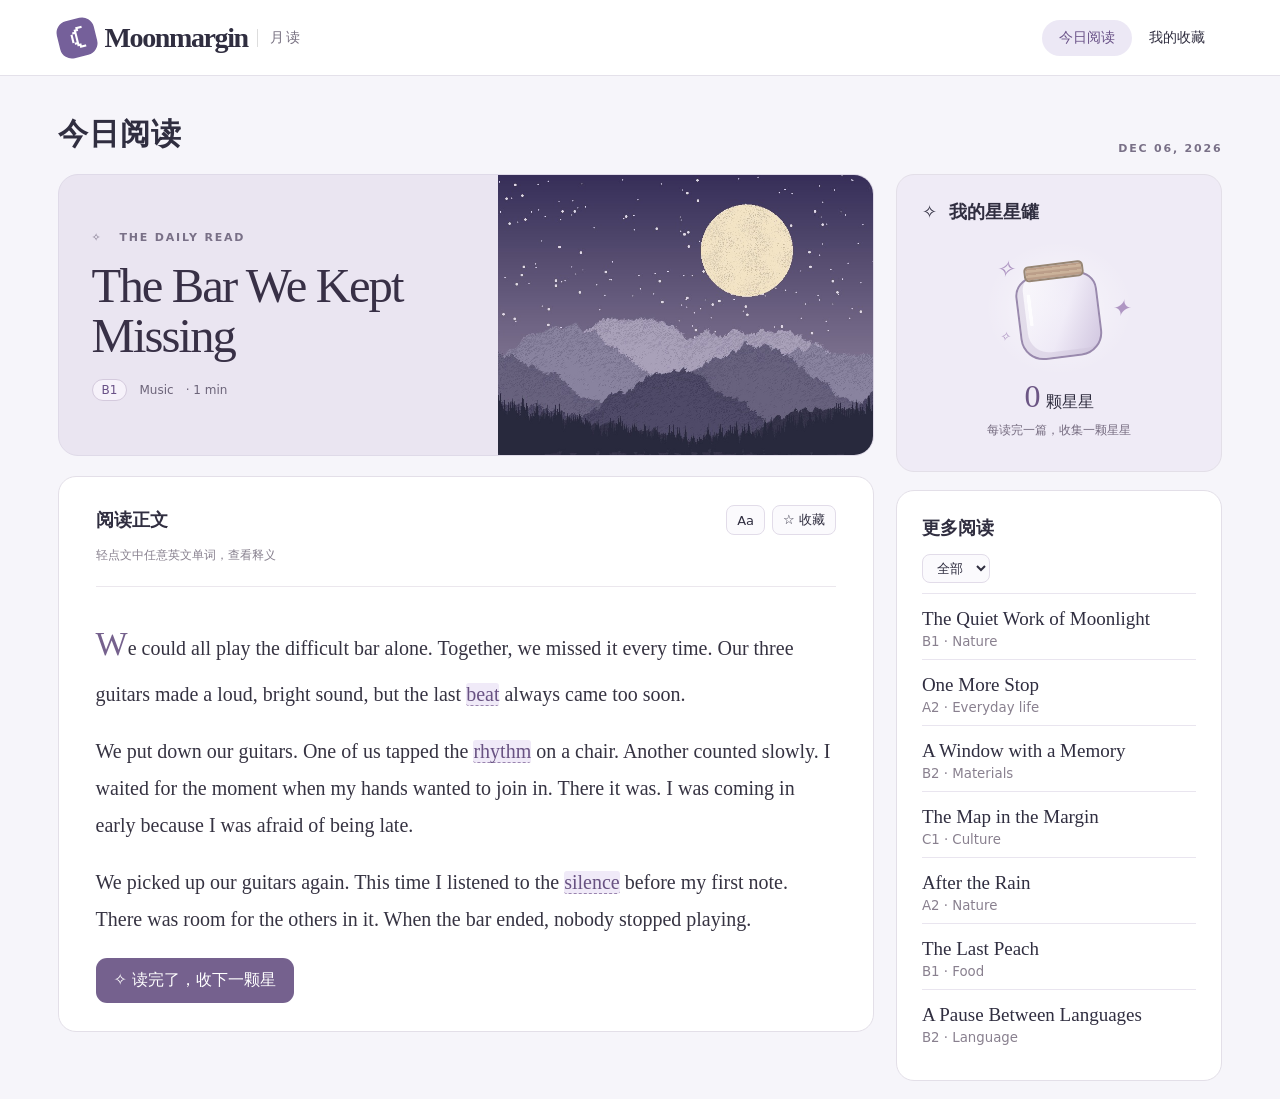
==== moonmargin/index.html @ fd02495b "Publish Moonmargin 月读 · 每日英语阅读" ====
<!doctype html><html lang="zh-CN"><meta charset="utf-8"><meta name="viewport" content="width=device-width, initial-scale=1"><title>Moonmargin · 月读</title><link rel="stylesheet" href="style.css"><body><header><div class="wrap top"><div class="brand"><b>☾</b> Moonmargin <small>月读</small></div><nav><button id="today">今日阅读</button><button id="saved">我的收藏</button></nav></div></header><main class="wrap" id="main"></main><dialog id="card"><button id="close" aria-label="关闭">×</button><div id="definition"></div></dialog><script src="content.js"></script><script src="app.js"></script></body></html>
---- moonmargin/style.css ----
*{box-sizing:border-box}body{margin:0;background:#f6f5fa;color:#302e40;font-family:Inter,"PingFang SC",system-ui,sans-serif}header{background:#fff;border-bottom:1px solid #e4e1ea}.wrap{width:min(1170px,91%);margin:auto}.top{height:75px;display:flex;align-items:center;justify-content:space-between}.brand{font: bold 28px Georgia;letter-spacing:-1.4px;display:flex;align-items:center;gap:9px}.brand b{background:#75609a;color:white;border-radius:12px;width:38px;height:38px;text-align:center;font:34px/36px Georgia;transform:rotate(-14deg)}.brand small{font:14px system-ui;color:#777080;letter-spacing:2px;border-left:1px solid #ddd;padding-left:12px}button,select{font:inherit;cursor:pointer;color:inherit}button{border:0;background:transparent}nav button{padding:9px 17px;border-radius:20px;font-size:14px}.active,.tag{background:#ece8f5;color:#695187}.heading{display:flex;align-items:end;justify-content:space-between;margin:38px 0 19px}h1{font-size:30px;margin:0;letter-spacing:1px}.date,.ey,.mini{font-size:11px;letter-spacing:1.8px;font-weight:650;color:#797087}.grid{display:grid;grid-template-columns:minmax(0,2.5fr) minmax(250px,1fr);gap:22px}.hero{border:1px solid #dfdae8;border-radius:20px;overflow:hidden;background:#eae5f1;display:grid;grid-template-columns:54% 46%;min-height:282px}.heroText{padding:32px 25px 30px 33px;display:flex;flex-direction:column;align-items:start;justify-content:center}.hero img{width:100%;height:100%;object-fit:cover}.hero h2{font:normal clamp(32px,3.8vw,55px)/1.02 Georgia;margin:18px 0;color:#383046;letter-spacing:-1.9px}.meta{display:flex;align-items:center;gap:12px;font-size:12px;color:#6c6479}.tag{border:1px solid #d4cadd;background:#f6f2fa;padding:3px 9px;border-radius:20px}.panel{background:white;border:1px solid #e3dfe8;border-radius:18px;padding:25px;margin-bottom:18px}.paper{margin-top:20px;padding:28px 37px}.bar{display:flex;align-items:center;justify-content:space-between;gap:10px}.bar h3,h3{font-size:18px;margin:0}.actions{display:flex;gap:7px}.actions button,select{border:1px solid #e2dce9;background:#fbfafd;padding:5px 10px;border-radius:8px;font-size:13px}.hint{font-size:12px;color:#88818f;margin:12px 0 22px}.text{border-top:1px solid #ebe7ed;padding-top:6px;font:var(--read,20px)/1.85 Georgia,serif;color:#363342}.text p:first-child:first-letter{font-size:1.7em;color:#75618d}.word{cursor:pointer;border-radius:3px}.word:hover,.focus{background:#f0eaf8;color:#685282}.focus{border-bottom:1px dashed #9a85af}.done{padding:12px 18px;background:#75618e;border-radius:11px;color:white}.jarpanel{background:#efebf6;text-align:center}.jarpanel h3{text-align:left}.jarArt{position:relative;width:154px;height:140px;margin:14px auto 0;background:radial-gradient(ellipse at center,#fff8 5%,transparent 68%)}.glass{position:absolute;width:82px;height:84px;border:2px solid #9989ad;left:36px;top:36px;border-radius:19px 19px 23px 23px;transform:rotate(-7deg);background:linear-gradient(115deg,#fff9,#ebe5f58a 55%,#d0c5df);box-shadow:inset 6px -5px 0 #cfc5dc80}.glass:before{content:'';position:absolute;left:9px;right:9px;height:12px;top:-13px;background:repeating-linear-gradient(0deg,#bb9e89 0 2px,#cbb29a 3px 5px);border:2px solid #978674;border-radius:5px}.glass:after{content:'';position:absolute;left:9px;top:15px;height:32px;border-left:4px solid #fffc;border-radius:5px}.spark{color:#af96c3;position:absolute;font-size:23px}.stars{position:absolute;bottom:5px;left:6px;right:6px;color:#d99d36;line-height:15px;letter-spacing:1px}.count{font:32px Georgia;color:#6b5584}.jarpanel p,.side p{font-size:12px;color:#766c80;margin:7px 0}.item{display:block;text-align:left;border-top:1px solid #e9e5ef;width:100%;padding:14px 0 10px}.item strong{font:19px Georgia}.item small{display:block;color:#89808f;margin-top:4px}.side h3{margin-bottom:14px}.side select{margin-bottom:10px}dialog{color:#353041;width:min(390px,90vw);border:1px solid #d4ccdf;border-radius:17px;padding:27px;box-shadow:0 15px 70px #35284033}dialog::backdrop{background:#40354f40}#close{float:right;font-size:24px}dialog h2{font:32px Georgia;margin:10px 0}dialog p{line-height:1.6}.drop{animation:fall .7s}@keyframes fall{from{transform:translateY(-65px);opacity:0}to{transform:none;opacity:1}}@media(max-width:790px){.grid{grid-template-columns:1fr}.hero{min-height:215px}.heading{margin-top:24px}.paper{padding:20px}.brand{font-size:22px}.brand small{display:none}.top{height:60px}nav button{padding:7px 10px}.date{font-size:9px}.heroText{padding:20px}.hero h2{font-size:33px}.meta{gap:6px}.grid aside{display:grid;gap:10px}.jarpanel{order:0}}@media(max-width:440px){.hero{grid-template-columns:59% 41%}.hero h2{font-size:29px}.heroText{padding:15px}.ey{font-size:9px}.paper .bar{flex-wrap:wrap}}
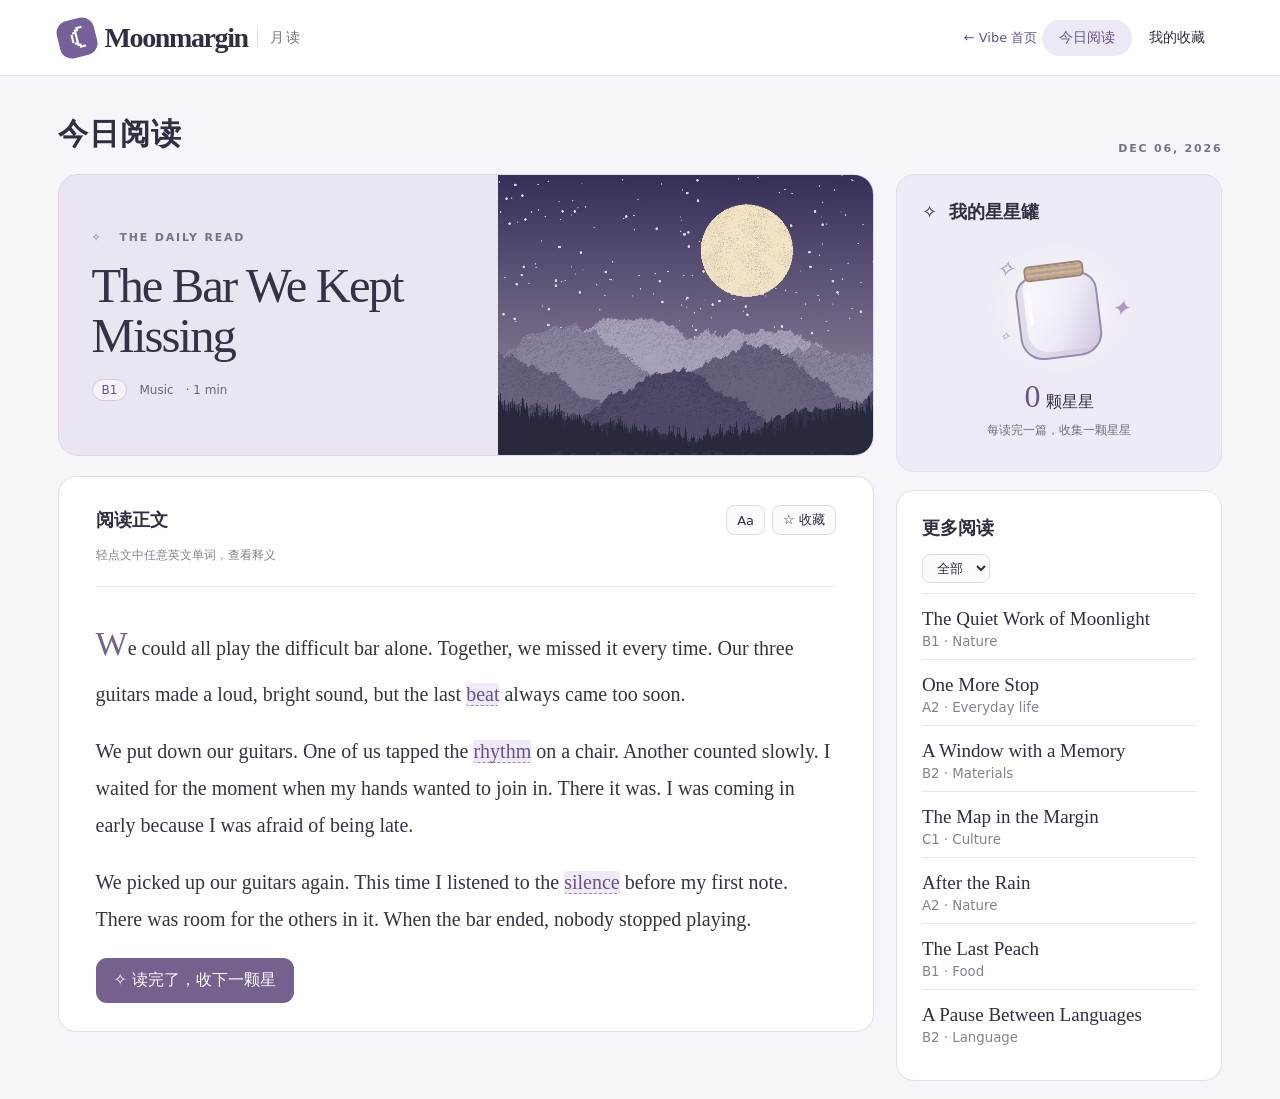
==== commit 7faa5b4f: "Integrate Moonmargin 月读 as Vibe Learning Reading mode and cache daily articles" ====
--- a/moonmargin/index.html
+++ b/moonmargin/index.html
@@ -1 +1 @@
-<!doctype html><html lang="zh-CN"><meta charset="utf-8"><meta name="viewport" content="width=device-width, initial-scale=1"><title>Moonmargin · 月读</title><link rel="stylesheet" href="style.css"><body><header><div class="wrap top"><div class="brand"><b>☾</b> Moonmargin <small>月读</small></div><nav><button id="today">今日阅读</button><button id="saved">我的收藏</button></nav></div></header><main class="wrap" id="main"></main><dialog id="card"><button id="close" aria-label="关闭">×</button><div id="definition"></div></dialog><script src="content.js"></script><script src="app.js"></script></body></html>
+<!doctype html><html lang="zh-CN"><meta charset="utf-8"><meta name="viewport" content="width=device-width, initial-scale=1"><title>Moonmargin · 月读</title><link rel="stylesheet" href="style.css"><body><header><div class="wrap top"><div class="brand"><b>☾</b> Moonmargin <small>月读</small></div><nav><a href="../" style="font-size:13px;color:#695187;text-decoration:none">← Vibe 首页</a> <button id="today">今日阅读</button><button id="saved">我的收藏</button></nav></div></header><main class="wrap" id="main"></main><dialog id="card"><button id="close" aria-label="关闭">×</button><div id="definition"></div></dialog><script src="content.js"></script><script src="app.js"></script></body></html>
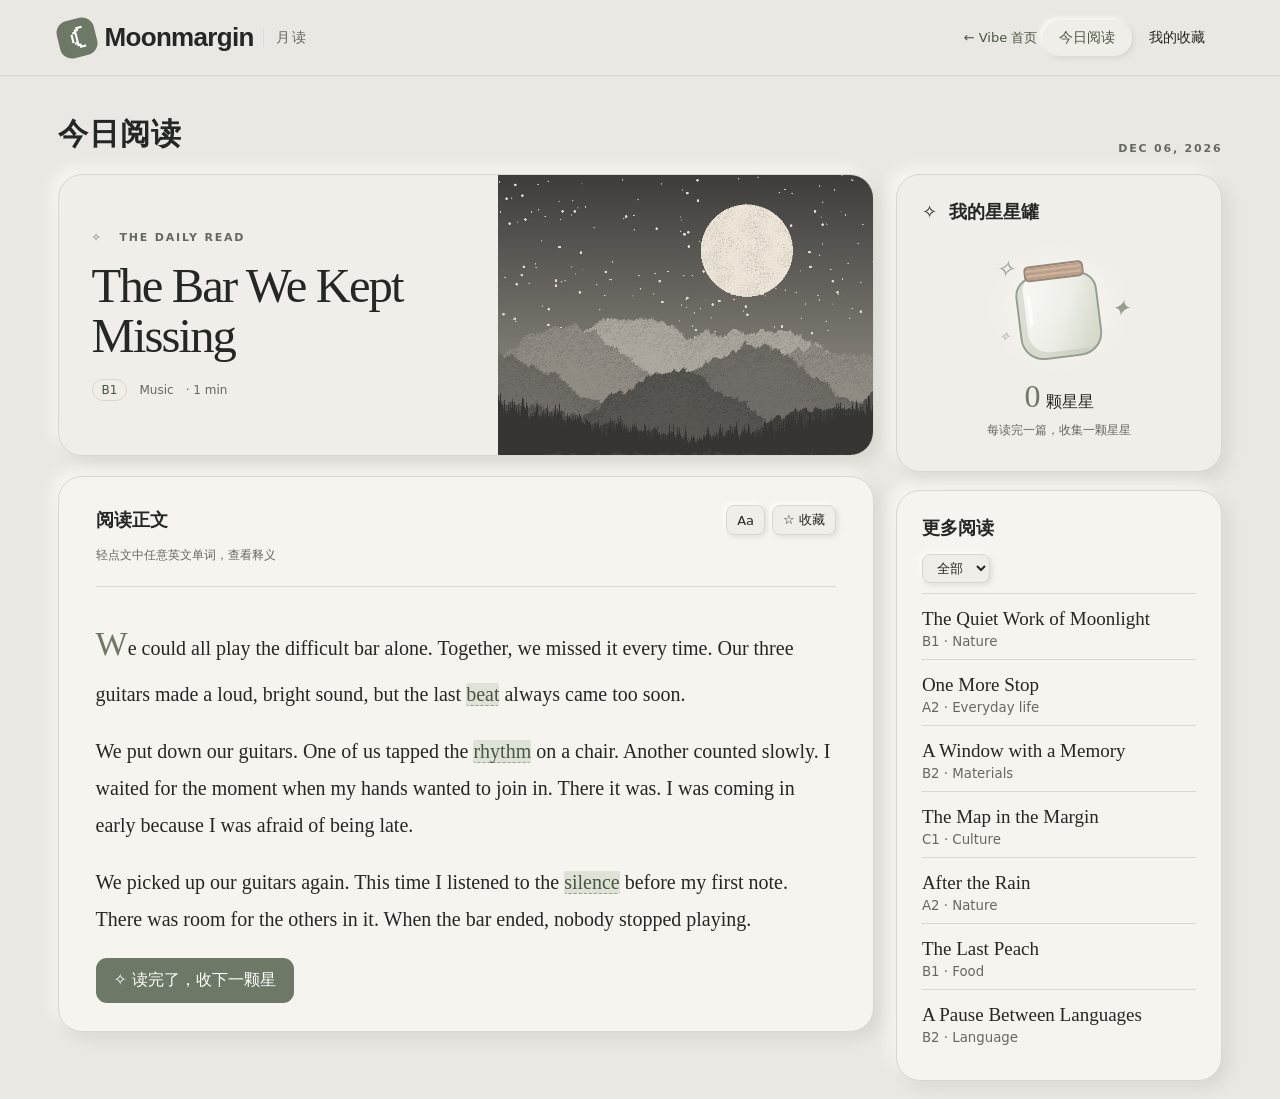
==== commit b258466a: "Match Moonmargin Reading to the Vibe Learning paper and sage palette" ====
--- a/moonmargin/index.html
+++ b/moonmargin/index.html
@@ -1 +1 @@
-<!doctype html><html lang="zh-CN"><meta charset="utf-8"><meta name="viewport" content="width=device-width, initial-scale=1"><title>Moonmargin · 月读</title><link rel="stylesheet" href="style.css"><body><header><div class="wrap top"><div class="brand"><b>☾</b> Moonmargin <small>月读</small></div><nav><a href="../" style="font-size:13px;color:#695187;text-decoration:none">← Vibe 首页</a> <button id="today">今日阅读</button><button id="saved">我的收藏</button></nav></div></header><main class="wrap" id="main"></main><dialog id="card"><button id="close" aria-label="关闭">×</button><div id="definition"></div></dialog><script src="content.js"></script><script src="app.js"></script></body></html>
+<!doctype html><html lang="zh-CN"><meta charset="utf-8"><meta name="viewport" content="width=device-width, initial-scale=1"><meta name="theme-color" content="#e9e8e2"><title>Moonmargin · 月读</title><link rel="stylesheet" href="style.css"><body><header><div class="wrap top"><div class="brand"><b>☾</b> Moonmargin <small>月读</small></div><nav><a href="../">← Vibe 首页</a> <button id="today">今日阅读</button><button id="saved">我的收藏</button></nav></div></header><main class="wrap" id="main"></main><dialog id="card"><button id="close" aria-label="关闭">×</button><div id="definition"></div></dialog><script src="content.js"></script><script src="app.js"></script></body></html>
--- a/moonmargin/style.css
+++ b/moonmargin/style.css
@@ -1 +1,11 @@
-*{box-sizing:border-box}body{margin:0;background:#f6f5fa;color:#302e40;font-family:Inter,"PingFang SC",system-ui,sans-serif}header{background:#fff;border-bottom:1px solid #e4e1ea}.wrap{width:min(1170px,91%);margin:auto}.top{height:75px;display:flex;align-items:center;justify-content:space-between}.brand{font: bold 28px Georgia;letter-spacing:-1.4px;display:flex;align-items:center;gap:9px}.brand b{background:#75609a;color:white;border-radius:12px;width:38px;height:38px;text-align:center;font:34px/36px Georgia;transform:rotate(-14deg)}.brand small{font:14px system-ui;color:#777080;letter-spacing:2px;border-left:1px solid #ddd;padding-left:12px}button,select{font:inherit;cursor:pointer;color:inherit}button{border:0;background:transparent}nav button{padding:9px 17px;border-radius:20px;font-size:14px}.active,.tag{background:#ece8f5;color:#695187}.heading{display:flex;align-items:end;justify-content:space-between;margin:38px 0 19px}h1{font-size:30px;margin:0;letter-spacing:1px}.date,.ey,.mini{font-size:11px;letter-spacing:1.8px;font-weight:650;color:#797087}.grid{display:grid;grid-template-columns:minmax(0,2.5fr) minmax(250px,1fr);gap:22px}.hero{border:1px solid #dfdae8;border-radius:20px;overflow:hidden;background:#eae5f1;display:grid;grid-template-columns:54% 46%;min-height:282px}.heroText{padding:32px 25px 30px 33px;display:flex;flex-direction:column;align-items:start;justify-content:center}.hero img{width:100%;height:100%;object-fit:cover}.hero h2{font:normal clamp(32px,3.8vw,55px)/1.02 Georgia;margin:18px 0;color:#383046;letter-spacing:-1.9px}.meta{display:flex;align-items:center;gap:12px;font-size:12px;color:#6c6479}.tag{border:1px solid #d4cadd;background:#f6f2fa;padding:3px 9px;border-radius:20px}.panel{background:white;border:1px solid #e3dfe8;border-radius:18px;padding:25px;margin-bottom:18px}.paper{margin-top:20px;padding:28px 37px}.bar{display:flex;align-items:center;justify-content:space-between;gap:10px}.bar h3,h3{font-size:18px;margin:0}.actions{display:flex;gap:7px}.actions button,select{border:1px solid #e2dce9;background:#fbfafd;padding:5px 10px;border-radius:8px;font-size:13px}.hint{font-size:12px;color:#88818f;margin:12px 0 22px}.text{border-top:1px solid #ebe7ed;padding-top:6px;font:var(--read,20px)/1.85 Georgia,serif;color:#363342}.text p:first-child:first-letter{font-size:1.7em;color:#75618d}.word{cursor:pointer;border-radius:3px}.word:hover,.focus{background:#f0eaf8;color:#685282}.focus{border-bottom:1px dashed #9a85af}.done{padding:12px 18px;background:#75618e;border-radius:11px;color:white}.jarpanel{background:#efebf6;text-align:center}.jarpanel h3{text-align:left}.jarArt{position:relative;width:154px;height:140px;margin:14px auto 0;background:radial-gradient(ellipse at center,#fff8 5%,transparent 68%)}.glass{position:absolute;width:82px;height:84px;border:2px solid #9989ad;left:36px;top:36px;border-radius:19px 19px 23px 23px;transform:rotate(-7deg);background:linear-gradient(115deg,#fff9,#ebe5f58a 55%,#d0c5df);box-shadow:inset 6px -5px 0 #cfc5dc80}.glass:before{content:'';position:absolute;left:9px;right:9px;height:12px;top:-13px;background:repeating-linear-gradient(0deg,#bb9e89 0 2px,#cbb29a 3px 5px);border:2px solid #978674;border-radius:5px}.glass:after{content:'';position:absolute;left:9px;top:15px;height:32px;border-left:4px solid #fffc;border-radius:5px}.spark{color:#af96c3;position:absolute;font-size:23px}.stars{position:absolute;bottom:5px;left:6px;right:6px;color:#d99d36;line-height:15px;letter-spacing:1px}.count{font:32px Georgia;color:#6b5584}.jarpanel p,.side p{font-size:12px;color:#766c80;margin:7px 0}.item{display:block;text-align:left;border-top:1px solid #e9e5ef;width:100%;padding:14px 0 10px}.item strong{font:19px Georgia}.item small{display:block;color:#89808f;margin-top:4px}.side h3{margin-bottom:14px}.side select{margin-bottom:10px}dialog{color:#353041;width:min(390px,90vw);border:1px solid #d4ccdf;border-radius:17px;padding:27px;box-shadow:0 15px 70px #35284033}dialog::backdrop{background:#40354f40}#close{float:right;font-size:24px}dialog h2{font:32px Georgia;margin:10px 0}dialog p{line-height:1.6}.drop{animation:fall .7s}@keyframes fall{from{transform:translateY(-65px);opacity:0}to{transform:none;opacity:1}}@media(max-width:790px){.grid{grid-template-columns:1fr}.hero{min-height:215px}.heading{margin-top:24px}.paper{padding:20px}.brand{font-size:22px}.brand small{display:none}.top{height:60px}nav button{padding:7px 10px}.date{font-size:9px}.heroText{padding:20px}.hero h2{font-size:33px}.meta{gap:6px}.grid aside{display:grid;gap:10px}.jarpanel{order:0}}@media(max-width:440px){.hero{grid-template-columns:59% 41%}.hero h2{font-size:29px}.heroText{padding:15px}.ey{font-size:9px}.paper .bar{flex-wrap:wrap}}
+:root{--paper:#e9e8e2;--ink:#252722;--muted:#66695f;--tile:#efeee8;--panel:#f5f4ee;--line:#d8d8cf;--accent:#6e7867;--olive:#495641}
+*{box-sizing:border-box}body{margin:0;background:var(--paper);color:var(--ink);font-family:-apple-system,BlinkMacSystemFont,"PingFang SC",system-ui,sans-serif}header{background:var(--paper);border-bottom:1px solid var(--line)}.wrap{width:min(1170px,91%);margin:auto}.top{height:75px;display:flex;align-items:center;justify-content:space-between}.brand{font:550 26px/1.1 -apple-system,BlinkMacSystemFont,sans-serif;letter-spacing:-.7px;display:flex;align-items:center;gap:9px}.brand b{background:var(--accent);color:white;border-radius:12px;width:38px;height:38px;text-align:center;font:34px/36px Georgia;transform:rotate(-14deg)}.brand small{font:14px system-ui;color:var(--muted);letter-spacing:2px;border-left:1px solid #ddd;padding-left:12px}button,select{font:inherit;cursor:pointer;color:inherit}button{border:0;background:transparent}nav button{padding:9px 17px;border-radius:20px;font-size:14px}.active,.tag{background:var(--tile);color:var(--olive)}.heading{display:flex;align-items:end;justify-content:space-between;margin:38px 0 19px}h1{font-size:30px;margin:0;letter-spacing:1px}.date,.ey,.mini{font-size:11px;letter-spacing:1.8px;font-weight:650;color:var(--muted)}.grid{display:grid;grid-template-columns:minmax(0,2.5fr) minmax(250px,1fr);gap:22px}.hero{border:1px solid var(--line);border-radius:20px;overflow:hidden;background:var(--paper);display:grid;grid-template-columns:54% 46%;min-height:282px}.heroText{padding:32px 25px 30px 33px;display:flex;flex-direction:column;align-items:start;justify-content:center}.hero img{width:100%;height:100%;object-fit:cover}.hero h2{font:normal clamp(32px,3.8vw,55px)/1.02 Georgia;margin:18px 0;color:var(--ink);letter-spacing:-1.9px}.meta{display:flex;align-items:center;gap:12px;font-size:12px;color:var(--muted)}.tag{border:1px solid var(--line);background:var(--tile);padding:3px 9px;border-radius:20px}.panel{background:var(--panel);border:1px solid var(--line);border-radius:18px;padding:25px;margin-bottom:18px}.paper{margin-top:20px;padding:28px 37px}.bar{display:flex;align-items:center;justify-content:space-between;gap:10px}.bar h3,h3{font-size:18px;margin:0}.actions{display:flex;gap:7px}.actions button,select{border:1px solid var(--line);background:var(--tile);padding:5px 10px;border-radius:8px;font-size:13px}.hint{font-size:12px;color:var(--muted);margin:12px 0 22px}.text{border-top:1px solid var(--line);padding-top:6px;font:var(--read,20px)/1.85 Georgia,serif;color:var(--ink)}.text p:first-child:first-letter{font-size:1.7em;color:var(--accent)}.word{cursor:pointer;border-radius:3px}.word:hover,.focus{background:#dee2d7;color:var(--olive)}.focus{border-bottom:1px dashed #959f8f}.done{padding:12px 18px;background:var(--accent);border-radius:11px;color:white}.jarpanel{background:var(--tile);text-align:center}.jarpanel h3{text-align:left}.jarArt{position:relative;width:154px;height:140px;margin:14px auto 0;background:radial-gradient(ellipse at center,#fff8 5%,transparent 68%)}.glass{position:absolute;width:82px;height:84px;border:2px solid #959f8f;left:36px;top:36px;border-radius:19px 19px 23px 23px;transform:rotate(-7deg);background:linear-gradient(115deg,#fff9,#e7e9df99 55%,#ced4c4);box-shadow:inset 6px -5px 0 #bfc7b580}.glass:before{content:'';position:absolute;left:9px;right:9px;height:12px;top:-13px;background:repeating-linear-gradient(0deg,#bb9e89 0 2px,#cbb29a 3px 5px);border:2px solid #978674;border-radius:5px}.glass:after{content:'';position:absolute;left:9px;top:15px;height:32px;border-left:4px solid #fffc;border-radius:5px}.spark{color:#959f8f;position:absolute;font-size:23px}.stars{position:absolute;bottom:5px;left:6px;right:6px;color:#d99d36;line-height:15px;letter-spacing:1px}.count{font:32px Georgia;color:var(--accent)}.jarpanel p,.side p{font-size:12px;color:var(--muted);margin:7px 0}.item{display:block;text-align:left;border-top:1px solid var(--line);width:100%;padding:14px 0 10px}.item strong{font:19px Georgia}.item small{display:block;color:var(--muted);margin-top:4px}.side h3{margin-bottom:14px}.side select{margin-bottom:10px}dialog{color:var(--ink);width:min(390px,90vw);border:1px solid var(--line);border-radius:17px;padding:27px;box-shadow:0 15px 70px #36392e33}dialog::backdrop{background:#373a3540}#close{float:right;font-size:24px}dialog h2{font:32px Georgia;margin:10px 0}dialog p{line-height:1.6}.drop{animation:fall .7s}@keyframes fall{from{transform:translateY(-65px);opacity:0}to{transform:none;opacity:1}}@media(max-width:790px){.grid{grid-template-columns:1fr}.hero{min-height:215px}.heading{margin-top:24px}.paper{padding:20px}.brand{font-size:22px}.brand small{display:none}.top{height:60px}nav button{padding:7px 10px}.date{font-size:9px}.heroText{padding:20px}.hero h2{font-size:33px}.meta{gap:6px}.grid aside{display:grid;gap:10px}.jarpanel{order:0}}@media(max-width:440px){.hero{grid-template-columns:59% 41%}.hero h2{font-size:29px}.heroText{padding:15px}.ey{font-size:9px}.paper .bar{flex-wrap:wrap}}
+
+.hero,.panel{box-shadow:6px 6px 15px rgba(126,127,117,.16),-6px -6px 15px rgba(255,255,250,.75);border-radius:24px}
+.hero{background:var(--tile)}
+.hero img{filter:grayscale(1) sepia(.24) contrast(.9)}
+.actions button,select,.active{box-shadow:2px 2px 5px #85877c30,-2px -2px 5px #fffffa}
+dialog{background:var(--panel)}
+nav a{font-size:13px;color:var(--olive);text-decoration:none}
+:focus-visible{outline:2px solid var(--olive);outline-offset:3px}
+@media(max-width:520px){.top{height:auto;min-height:72px;flex-wrap:wrap;gap:8px;padding:12px 0}nav{display:flex;align-items:center;gap:3px}}
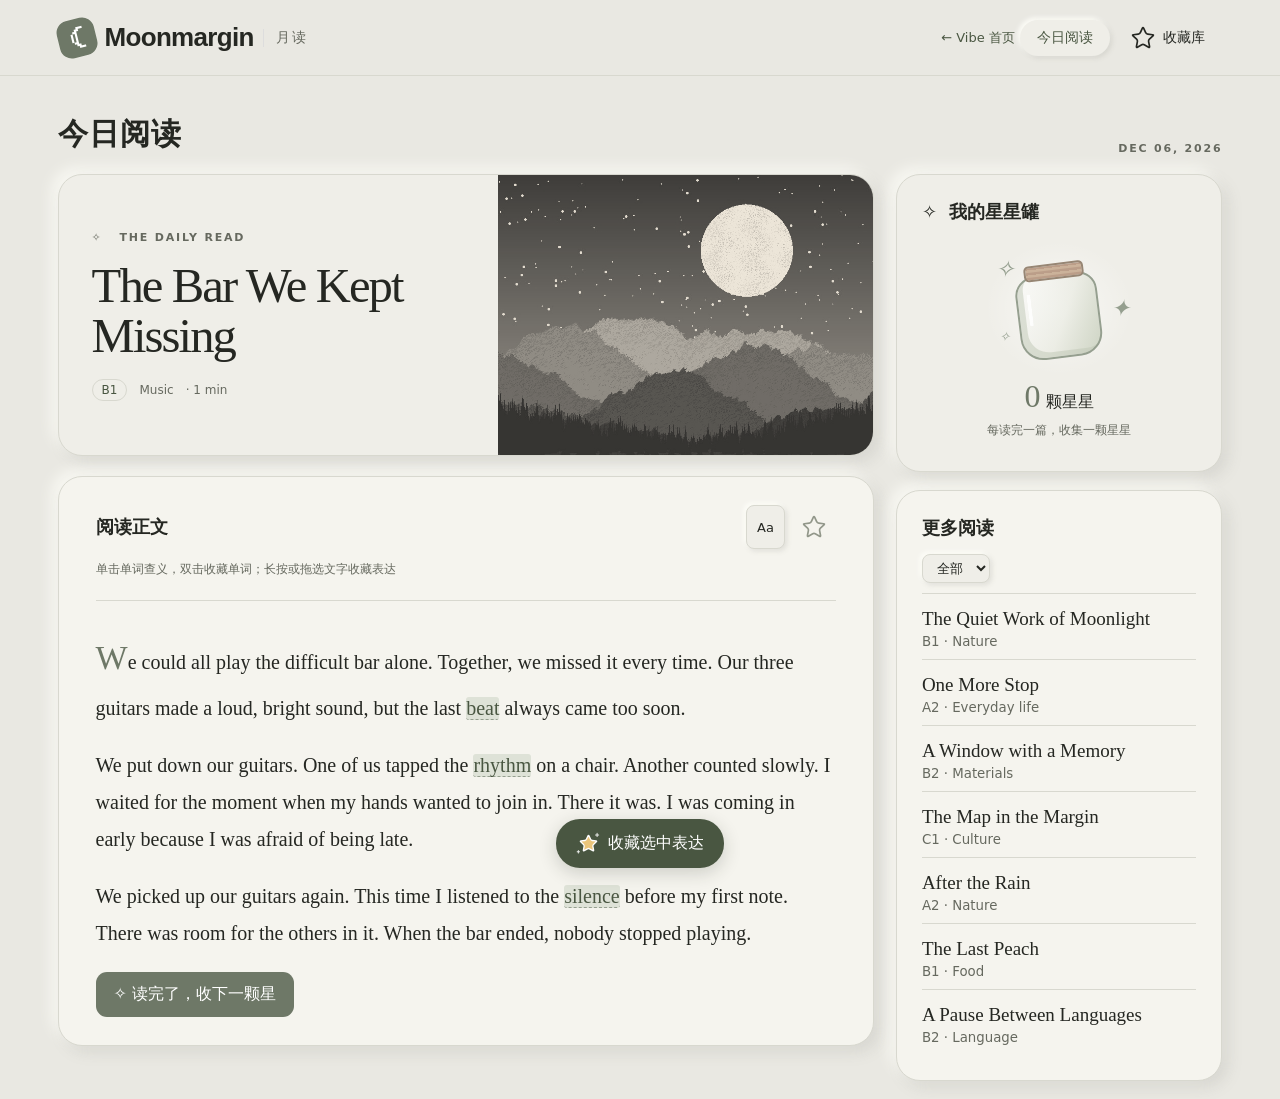
==== commit b4dde201: "chore(reading): refresh deployed interaction assets" ====
--- a/moonmargin/index.html
+++ b/moonmargin/index.html
@@ -1 +1 @@
-<!doctype html><html lang="zh-CN"><meta charset="utf-8"><meta name="viewport" content="width=device-width, initial-scale=1"><meta name="theme-color" content="#e9e8e2"><title>Moonmargin · 月读</title><link rel="stylesheet" href="style.css"><body><header><div class="wrap top"><div class="brand"><b>☾</b> Moonmargin <small>月读</small></div><nav><a href="../">← Vibe 首页</a> <button id="today">今日阅读</button><button id="saved">我的收藏</button></nav></div></header><main class="wrap" id="main"></main><dialog id="card"><button id="close" aria-label="关闭">×</button><div id="definition"></div></dialog><script src="content.js"></script><script src="app.js"></script></body></html>
+<!doctype html><html lang="zh-CN"><meta charset="utf-8"><meta name="viewport" content="width=device-width, initial-scale=1"><meta name="theme-color" content="#e9e8e2"><title>Moonmargin · 月读</title><link rel="stylesheet" href="style.css?v=20261121c"><body><header><div class="wrap top"><div class="brand"><b>☾</b> Moonmargin <small>月读</small></div><nav><a href="../">← Vibe 首页</a> <button id="today">今日阅读</button><button id="saved">我的收藏</button></nav></div></header><main class="wrap" id="main"></main><dialog id="card"><button id="close" aria-label="关闭">×</button><div id="definition"></div></dialog><script src="content.js"></script><script src="app.js?v=20261121c"></script></body></html>
--- a/moonmargin/style.css
+++ b/moonmargin/style.css
@@ -9,3 +9,28 @@
 nav a{font-size:13px;color:var(--olive);text-decoration:none}
 :focus-visible{outline:2px solid var(--olive);outline-offset:3px}
 @media(max-width:520px){.top{height:auto;min-height:72px;flex-wrap:wrap;gap:8px;padding:12px 0}nav{display:flex;align-items:center;gap:3px}}
+.clipPicker,.readNotice{position:fixed;z-index:5;bottom:max(32px,env(safe-area-inset-bottom));left:50%;transform:translateX(-50%);padding:12px 20px;border-radius:24px;background:var(--olive);color:white;box-shadow:0 5px 18px #27282230}.text,.text .word{user-select:text;-webkit-user-select:text}.fallingStar{position:absolute;bottom:6px;left:35%;font-size:22px;color:#d99d36;pointer-events:none}.shelf{display:grid;grid-template-columns:minmax(155px,23%) 1fr;gap:30px}.shelf aside{align-self:start}.shelf aside button{display:block;width:100%;text-align:left;padding:12px;border-radius:12px;margin-top:8px}.shelf [aria-pressed=true],#bookmark[aria-pressed=true]{background:#e0e4d9;color:var(--olive)}.shelfGrid{display:grid;grid-template-columns:repeat(auto-fit,minmax(min(100%,220px),1fr));gap:14px;margin:18px 0}.shelfCard{border:1px solid var(--line);background:var(--panel);padding:22px;text-align:left;border-radius:18px;overflow-wrap:anywhere}.shelfCard strong,blockquote{font:21px/1.5 Georgia,serif}.shelfCard small{display:block;color:var(--muted);margin-top:12px}blockquote{margin:18px 0}#card{max-height:82svh;overflow:auto}@media(max-width:650px){.shelf{grid-template-columns:1fr;gap:12px}.shelf aside{margin:0}.shelf aside button{display:inline-block;width:auto}}
+.favorite-star{border:0!important;border-radius:0!important;background:transparent!important;box-shadow:none!important;display:inline-flex;align-items:center;justify-content:center;flex-shrink:0;color:#92978a;padding:0!important;width:44px;height:44px;-webkit-tap-highlight-color:transparent}
+.star-icon{width:32px;height:32px;overflow:visible;pointer-events:none;transition:transform .25s ease,color .25s ease;vertical-align:middle}
+.star-body{fill:transparent;stroke:currentColor;stroke-width:1.7;stroke-linecap:round;stroke-linejoin:round;transition:fill .25s ease,stroke .25s ease}
+.star-spark{opacity:0;stroke:#d1a552;fill:none;stroke-width:1.3;stroke-linecap:round}
+.favorite-star[aria-pressed=true],.active:has(.star-icon){color:#bc8e3e}
+.favorite-star[aria-pressed=true] .star-body,.active .star-body{fill:#ebc57b}
+.favorite-star.star-just-toggled[aria-pressed=true] .star-icon{animation:starBloom .42s cubic-bezier(.2,.9,.3,1.3)}
+.favorite-star.star-just-toggled[aria-pressed=true] .star-spark{animation:starSpark .6s ease both}
+.favorite-star.star-just-toggled[aria-pressed=false] .star-icon{animation:starRelease .36s cubic-bezier(.2,.9,.3,1.25)}
+.favorite-star:active .star-icon{transform:scale(.88)}
+@media(hover:hover){.favorite-star:hover{color:#bc8e3e}.favorite-star:hover .star-icon{transform:translateY(-1px) rotate(-7deg) scale(1.08)}}
+@keyframes starBloom{0%{transform:scale(.8) rotate(-10deg)}60%{transform:scale(1.16) rotate(5deg)}100%{transform:scale(1) rotate(0)}}
+@keyframes starRelease{0%{transform:scale(1)}45%{transform:scale(.76) rotate(-8deg)}100%{transform:scale(1) rotate(0)}}
+@keyframes starSpark{0%,100%{opacity:0}35%{opacity:.95}}
+.word{touch-action:manipulation}
+.saved-word{color:var(--olive);box-shadow:inset 0 -.38em rgba(102,151,108,.28)}
+.saved-expression{background:rgba(113,163,119,.22);color:inherit;border-radius:.2em;padding:.05em .08em;-webkit-box-decoration-break:clone;box-decoration-break:clone}
+.clip-paragraph-focus{transform-origin:center;animation:paragraphFocus 1.1s cubic-bezier(.16,1,.3,1)}
+.clip-focus{animation:expressionFocus 1.1s cubic-bezier(.16,1,.3,1)}
+@keyframes paragraphFocus{0%{transform:scale(1)}38%{transform:scale(1.035)}100%{transform:scale(1)}}
+@keyframes expressionFocus{0%{background:rgba(113,163,119,.22)}32%{background:rgba(103,169,112,.48);filter:drop-shadow(0 2px 5px rgba(73,86,65,.22))}100%{background:rgba(113,163,119,.22);filter:none}}
+.clipPicker{display:flex;align-items:center;gap:7px}.clipPicker .star-icon{width:25px;height:25px}.clipPicker .star-body{fill:#ebc57b;stroke:#fff}.clipPicker .star-spark{opacity:.9;stroke:#fff}
+.shelf h3{display:flex;align-items:center;gap:7px}.shelf h3 .star-icon{width:25px;height:25px;color:#bc8e3e}.shelf h3 .star-body{fill:#ebc57b}
+@media(prefers-reduced-motion:reduce){.star-icon,.clip-paragraph-focus,.clip-focus{animation:none!important;transition:none!important}}
